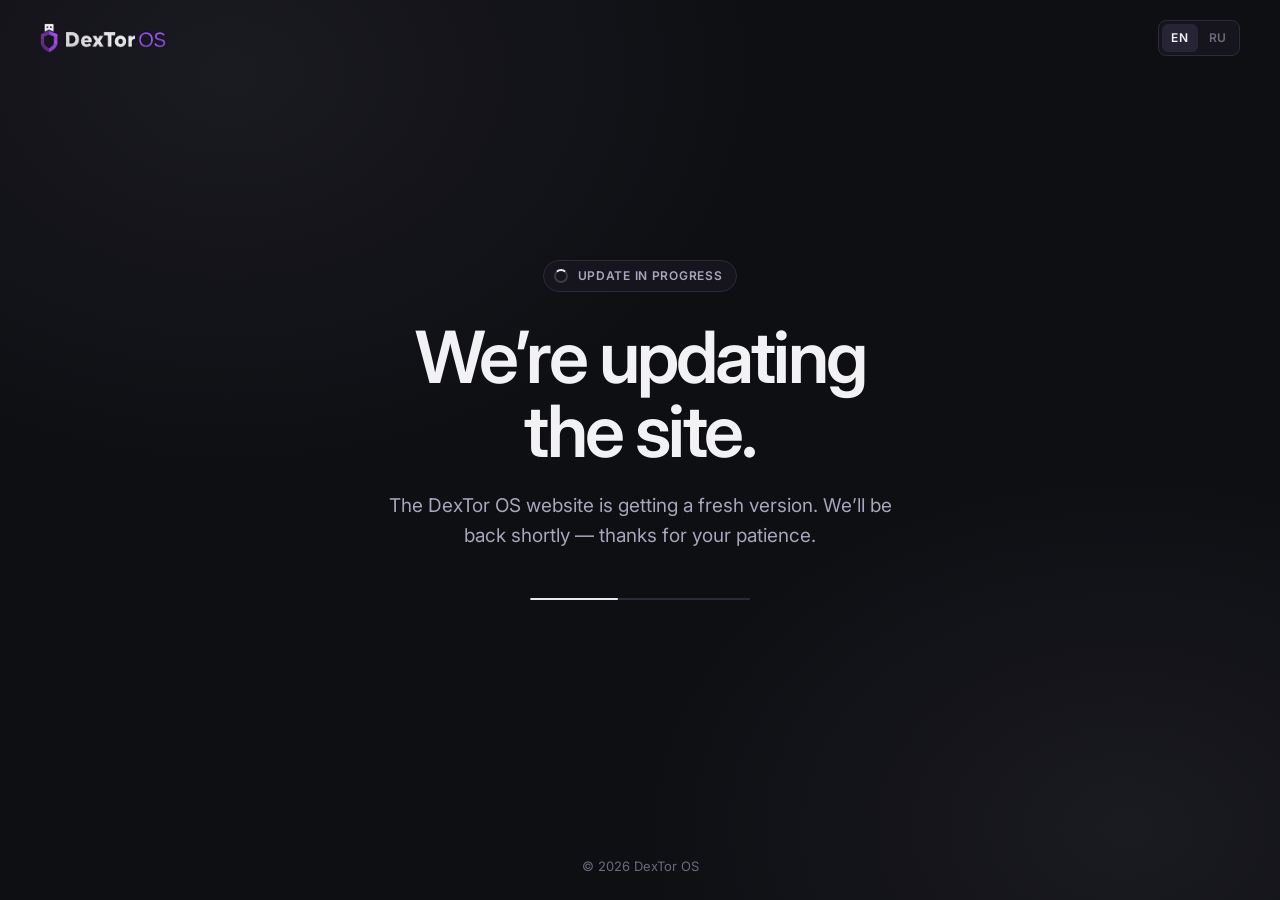
==== maintenance.html @ f6c22677 "Add maintenance mode functionality with preview option and create maintenance page" ====
<!DOCTYPE html>
<html lang="en">
<head>
  <meta charset="utf-8">
  <meta name="viewport" content="width=device-width, initial-scale=1">
  <title>DexTor OS — site update in progress</title>
  <meta name="description" content="The DexTor OS website is being updated. We’ll be back shortly.">
  <meta name="robots" content="noindex">
  <meta name="theme-color" content="#0E0F13">
  <link rel="icon" href="assets/logo.png">
  <link rel="preconnect" href="https://fonts.googleapis.com">
  <link rel="preconnect" href="https://fonts.gstatic.com" crossorigin>
  <link href="https://fonts.googleapis.com/css2?family=Inter:wght@400;500;600&display=swap&subset=cyrillic" rel="stylesheet">
  <style>
    /* Заглушка «сайт обновляется». Цвета — токены UI-кита DexTor (см. css/styles.css :root) */
    :root {
      --bg: #0E0F13; --card: #16151E; --border-card: #2C2A3A; --border-field: #3B384B;
      --text: #F2F2F5; --text-2: #A6A6BC; --text-3: #6A6A7A; --progress: #E7E7EC;
      --lilac-glow: rgba(214, 196, 255, 0.06);
      --font: 'Inter', 'Segoe UI', system-ui, -apple-system, sans-serif;
      --ease: cubic-bezier(.2, .7, .2, 1);
    }
    *, *::before, *::after { box-sizing: border-box; }
    html, body { height: 100%; }
    body {
      margin: 0; min-height: 100%; display: flex; flex-direction: column;
      color: var(--text); font: 400 16px/1.5 var(--font);
      -webkit-font-smoothing: antialiased; -moz-osx-font-smoothing: grayscale;
      background:
        radial-gradient(60vmax 45vmax at 18% 8%, var(--lilac-glow), transparent 70%),
        radial-gradient(55vmax 40vmax at 88% 92%, var(--lilac-glow), transparent 70%),
        var(--bg);
    }
    button { font: inherit; color: inherit; }
    :focus-visible { outline: 2px solid #C4C4D4; outline-offset: 3px; border-radius: 4px; }

    .top {
      display: flex; align-items: center; justify-content: space-between; gap: 16px;
      width: 100%; max-width: 1248px; margin: 0 auto; padding: 20px 24px;
    }
    .logo img { display: block; height: 30px; width: auto; }

    .lang { display: inline-flex; padding: 3px; gap: 2px; border: 1px solid var(--border-card); border-radius: 8px; background: var(--card); }
    .lang button {
      height: 28px; min-width: 36px; padding: 0 8px; border: 0; border-radius: 6px; background: transparent;
      font-size: 12px; font-weight: 600; letter-spacing: .06em; color: var(--text-3); cursor: pointer;
    }
    .lang button[aria-pressed="true"] { background: #272436; color: var(--text); }

    main {
      flex: 1; display: flex; align-items: center; justify-content: center;
      padding: 48px 24px 96px; text-align: center;
    }
    .box { max-width: 640px; }
    .status {
      display: inline-flex; align-items: center; gap: 10px; height: 32px; padding: 0 14px 0 10px;
      border: 1px solid var(--border-card); border-radius: 999px; background: var(--card);
      font-size: 12px; font-weight: 600; letter-spacing: .06em; text-transform: uppercase; color: var(--text-2);
    }
    .spin {
      width: 14px; height: 14px; border-radius: 50%;
      border: 2px solid var(--border-field); border-top-color: var(--progress);
      animation: spin 900ms linear infinite;
    }
    @keyframes spin { to { transform: rotate(360deg); } }
    h1 {
      margin: 28px 0 0; font-size: clamp(40px, 7vw, 72px); line-height: 1.02; font-weight: 600; letter-spacing: -0.04em;
    }
    .lead { margin: 24px auto 0; max-width: 520px; font-size: clamp(17px, 1.6vw, 19px); line-height: 1.55; color: var(--text-2); }

    /* Бесконечная полоса прогресса */
    .bar { position: relative; width: 220px; height: 2px; margin: 48px auto 0; border-radius: 2px; background: var(--border-card); overflow: hidden; }
    .bar i { position: absolute; top: 0; bottom: 0; left: 0; width: 40%; border-radius: 2px; background: var(--progress); animation: run 1.8s var(--ease) infinite; }
    @keyframes run { from { transform: translateX(-110%); } to { transform: translateX(260%); } }

    footer { padding: 24px; text-align: center; font-size: 13px; color: var(--text-3); }

    @media (prefers-reduced-motion: reduce) {
      .spin, .bar i { animation: none; }
      .bar i { width: 100%; opacity: .35; }
    }
    @media (max-width: 640px) {
      .top { padding: 16px; }
      .logo img { height: 26px; }
      main { padding: 32px 16px 72px; }
    }
  </style>
</head>
<body>
  <header class="top">
    <span class="logo"><img src="assets/logo.png" alt="DexTor OS" width="216" height="47"></span>
    <div class="lang" role="group" aria-label="Language">
      <button type="button" data-lang="en" aria-pressed="true">EN</button>
      <button type="button" data-lang="ru" aria-pressed="false">RU</button>
    </div>
  </header>

  <main>
    <div class="box">
      <span class="status"><span class="spin" aria-hidden="true"></span><span data-t="status">Update in progress</span></span>
      <h1 data-t="title">We’re updating the&nbsp;site.</h1>
      <p class="lead" data-t="lead">The DexTor OS website is getting a fresh version. We’ll be back shortly — thanks for your patience.</p>
      <div class="bar" role="progressbar" aria-label="Updating"><i></i></div>
    </div>
  </main>

  <footer>© 2026 DexTor OS</footer>

  <script>
    (function () {
      var KEY = 'dextor-lang-v2'; // тот же ключ, что в js/main.js
      var T = {
        en: {
          status: 'Update in progress',
          title: 'We’re updating the&nbsp;site.',
          lead: 'The DexTor OS website is getting a fresh version. We’ll be back shortly — thanks for your patience.',
          doc: 'DexTor OS — site update in progress'
        },
        ru: {
          status: 'Идёт обновление',
          title: 'Сайт на&nbsp;обновлении.',
          lead: 'Мы готовим новую версию сайта DexTor OS. Скоро вернёмся — спасибо за терпение.',
          doc: 'DexTor OS — сайт на обновлении'
        }
      };
      function apply(lang) {
        var t = T[lang] || T.en;
        document.documentElement.lang = lang;
        document.title = t.doc;
        document.querySelectorAll('[data-t]').forEach(function (el) { el.innerHTML = t[el.getAttribute('data-t')]; });
        document.querySelectorAll('.lang button').forEach(function (b) { b.setAttribute('aria-pressed', String(b.dataset.lang === lang)); });
        try { localStorage.setItem(KEY, lang); } catch (e) {}
      }
      var saved = null;
      try { saved = localStorage.getItem(KEY); } catch (e) {}
      apply(saved || (/^ru/i.test(navigator.language || '') ? 'ru' : 'en'));
      document.querySelectorAll('.lang button').forEach(function (b) {
        b.addEventListener('click', function () { apply(b.dataset.lang); });
      });
    })();
  </script>
</body>
</html>
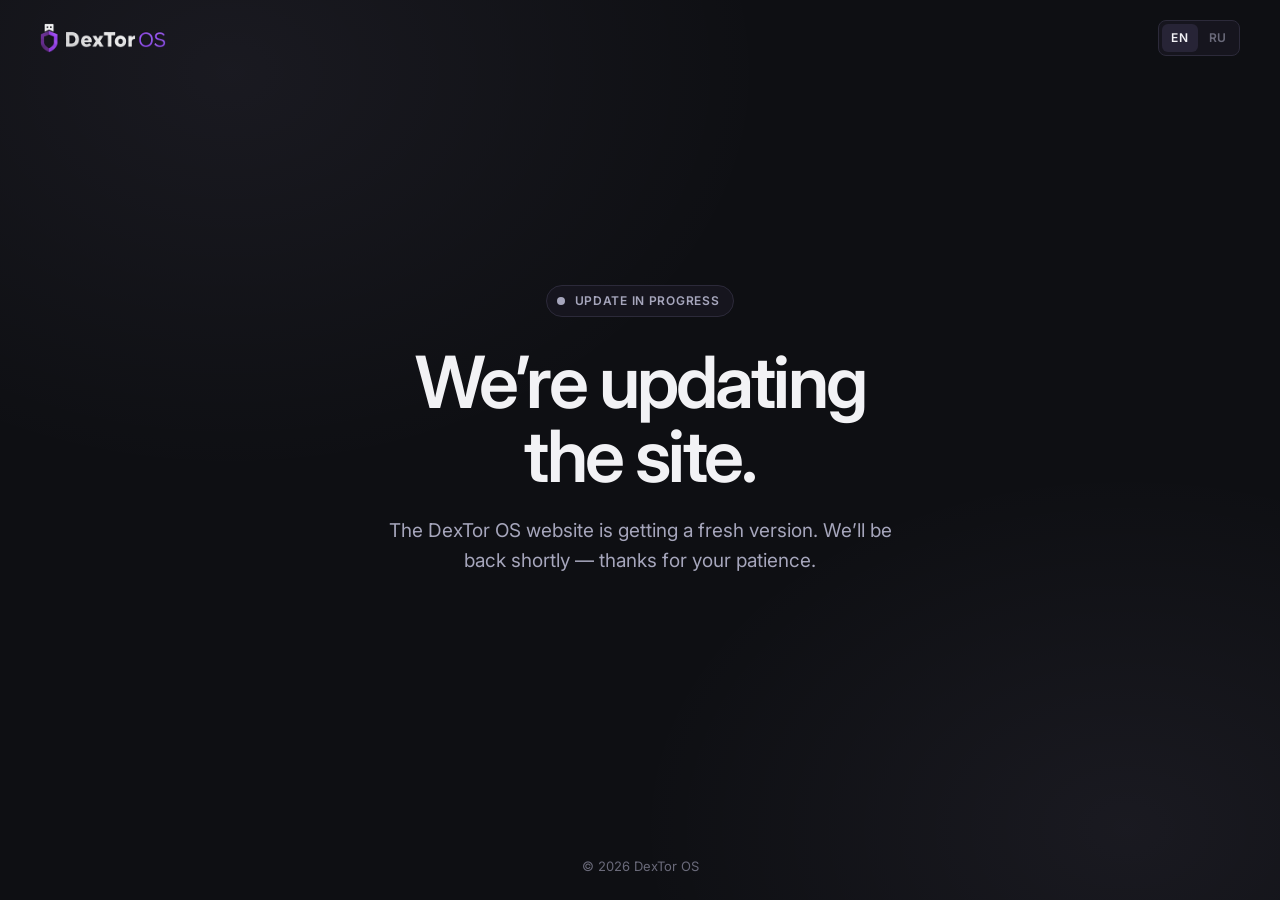
==== commit 63ed9db8: "Refactor maintenance page styles and update progress indicators for improved clarity and performance" ====
--- a/maintenance.html
+++ b/maintenance.html
@@ -14,11 +14,10 @@
   <style>
     /* Заглушка «сайт обновляется». Цвета — токены UI-кита DexTor (см. css/styles.css :root) */
     :root {
-      --bg: #0E0F13; --card: #16151E; --border-card: #2C2A3A; --border-field: #3B384B;
-      --text: #F2F2F5; --text-2: #A6A6BC; --text-3: #6A6A7A; --progress: #E7E7EC;
+      --bg: #0E0F13; --card: #16151E; --border-card: #2C2A3A;
+      --text: #F2F2F5; --text-2: #A6A6BC; --text-3: #6A6A7A;
       --lilac-glow: rgba(214, 196, 255, 0.06);
       --font: 'Inter', 'Segoe UI', system-ui, -apple-system, sans-serif;
-      --ease: cubic-bezier(.2, .7, .2, 1);
     }
     *, *::before, *::after { box-sizing: border-box; }
     html, body { height: 100%; }
@@ -57,28 +56,14 @@
       border: 1px solid var(--border-card); border-radius: 999px; background: var(--card);
       font-size: 12px; font-weight: 600; letter-spacing: .06em; text-transform: uppercase; color: var(--text-2);
     }
-    .spin {
-      width: 14px; height: 14px; border-radius: 50%;
-      border: 2px solid var(--border-field); border-top-color: var(--progress);
-      animation: spin 900ms linear infinite;
-    }
-    @keyframes spin { to { transform: rotate(360deg); } }
+    .status .dot { width: 8px; height: 8px; border-radius: 50%; background: var(--text-2); }
     h1 {
       margin: 28px 0 0; font-size: clamp(40px, 7vw, 72px); line-height: 1.02; font-weight: 600; letter-spacing: -0.04em;
     }
     .lead { margin: 24px auto 0; max-width: 520px; font-size: clamp(17px, 1.6vw, 19px); line-height: 1.55; color: var(--text-2); }
 
-    /* Бесконечная полоса прогресса */
-    .bar { position: relative; width: 220px; height: 2px; margin: 48px auto 0; border-radius: 2px; background: var(--border-card); overflow: hidden; }
-    .bar i { position: absolute; top: 0; bottom: 0; left: 0; width: 40%; border-radius: 2px; background: var(--progress); animation: run 1.8s var(--ease) infinite; }
-    @keyframes run { from { transform: translateX(-110%); } to { transform: translateX(260%); } }
-
     footer { padding: 24px; text-align: center; font-size: 13px; color: var(--text-3); }
 
-    @media (prefers-reduced-motion: reduce) {
-      .spin, .bar i { animation: none; }
-      .bar i { width: 100%; opacity: .35; }
-    }
     @media (max-width: 640px) {
       .top { padding: 16px; }
       .logo img { height: 26px; }
@@ -97,10 +82,9 @@
 
   <main>
     <div class="box">
-      <span class="status"><span class="spin" aria-hidden="true"></span><span data-t="status">Update in progress</span></span>
+      <span class="status"><span class="dot" aria-hidden="true"></span><span data-t="status">Update in progress</span></span>
       <h1 data-t="title">We’re updating the&nbsp;site.</h1>
       <p class="lead" data-t="lead">The DexTor OS website is getting a fresh version. We’ll be back shortly — thanks for your patience.</p>
-      <div class="bar" role="progressbar" aria-label="Updating"><i></i></div>
     </div>
   </main>
 
@@ -123,19 +107,19 @@
           doc: 'DexTor OS — сайт на обновлении'
         }
       };
-      function apply(lang) {
+      function apply(lang, remember) {
         var t = T[lang] || T.en;
         document.documentElement.lang = lang;
         document.title = t.doc;
         document.querySelectorAll('[data-t]').forEach(function (el) { el.innerHTML = t[el.getAttribute('data-t')]; });
         document.querySelectorAll('.lang button').forEach(function (b) { b.setAttribute('aria-pressed', String(b.dataset.lang === lang)); });
-        try { localStorage.setItem(KEY, lang); } catch (e) {}
+        if (remember) try { localStorage.setItem(KEY, lang); } catch (e) {} // запоминаем только явный выбор
       }
       var saved = null;
       try { saved = localStorage.getItem(KEY); } catch (e) {}
-      apply(saved || (/^ru/i.test(navigator.language || '') ? 'ru' : 'en'));
+      apply(saved === 'ru' ? 'ru' : 'en'); // по умолчанию — английский, как на основном сайте
       document.querySelectorAll('.lang button').forEach(function (b) {
-        b.addEventListener('click', function () { apply(b.dataset.lang); });
+        b.addEventListener('click', function () { apply(b.dataset.lang, true); });
       });
     })();
   </script>
